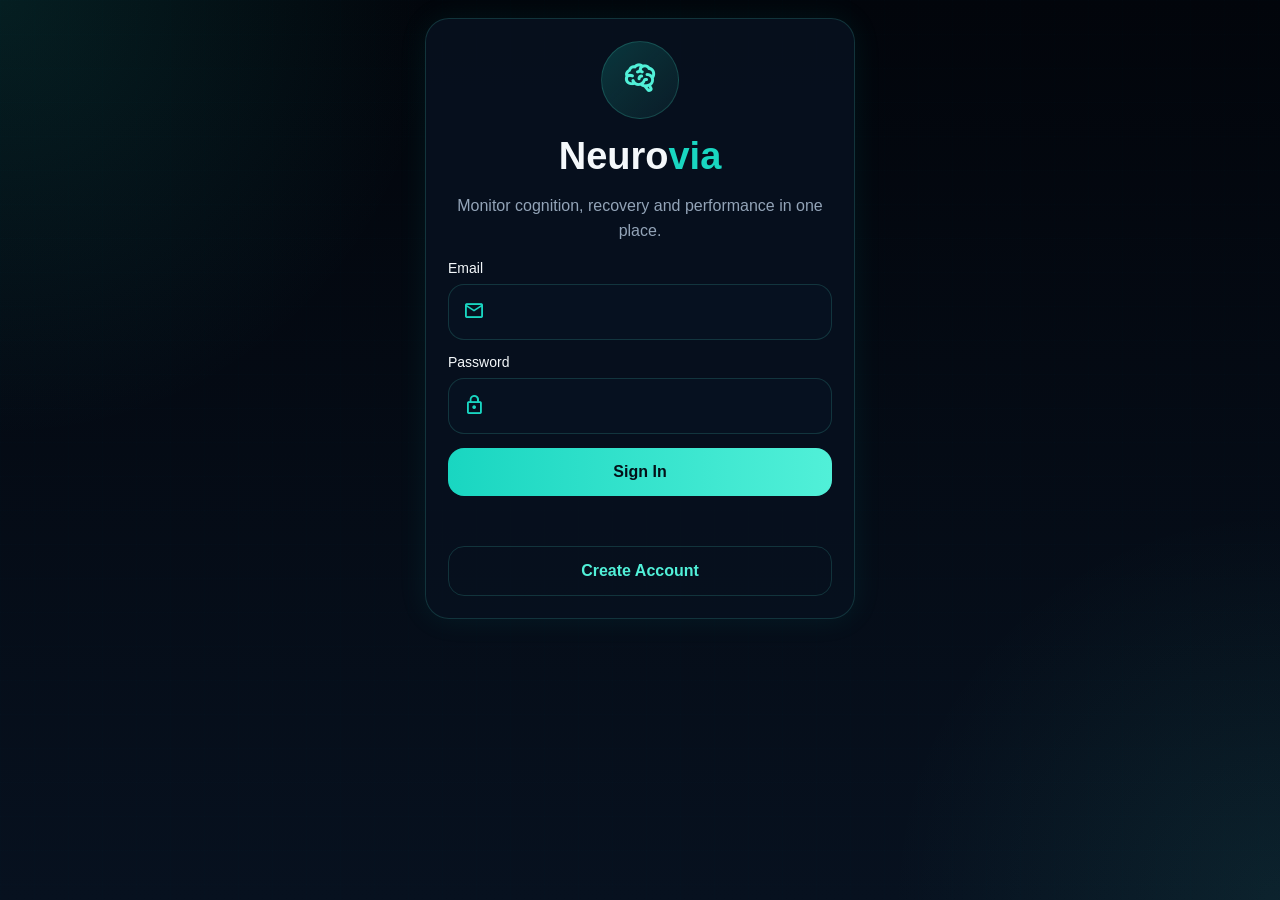
==== index.html @ 48e44f4d "first commit" ====
<!DOCTYPE html>
<html lang="en">
<head>
  <meta charset="UTF-8" />
  <meta name="viewport" content="width=device-width, initial-scale=1.0" />
  <title>Neurovia</title>
  <link rel="stylesheet" href="css/materialdesignicons.min.css" />
  <link rel="stylesheet" href="css/personalizado.css" />
</head>
<body>
  <div class="grid-overlay"></div>
  <div class="screen-container">
    <div class="hero-card" style="max-width:430px;margin:auto;">
      <div class="logo-circle"><i class="mdi mdi-brain"></i></div>
      <h1 class="brand-title">Neuro<span>via</span></h1>
      <p class="brand-subtitle">Monitor cognition, recovery and performance in one place.</p>

      <form id="loginForm">
        <div class="input-row">
          <label>Email</label>
          <div class="input-box">
            <i class="mdi mdi-email-outline"></i>
            <input id="email" type="email" />
          </div>
        </div>

        <div class="input-row">
          <label>Password</label>
          <div class="input-box">
            <i class="mdi mdi-lock-outline"></i>
            <input id="password" type="password" />
          </div>
        </div>

        <button class="primary-btn" type="submit">Sign In</button>
        <p id="loginMessage" class="message-text"></p>
      </form>

      <div style="margin-top:18px;text-align:center;">
        <button id="createAccountBtn" class="secondary-btn" type="button">Create Account</button>
      </div>
    </div>
  </div>

  <script src="js/storage.js"></script>
  <script src="js/app-login.js"></script>
</body>
</html>
---- css/personalizado.css ----
:root {
  --bg-main: #030712;
  --bg-secondary: #07111f;
  --card-bg: rgba(7, 17, 31, 0.92);
  --text-main: #f4f8fb;
  --text-soft: #93a4b8;
  --accent: #19d6c1;
  --accent-2: #51f0d8;
  --line: rgba(85, 242, 215, 0.16);
  --danger: #ff7b7b;
  --good: #34d399;
  --warn: #fbbf24;
  --bad: #fb7185;
}

* { box-sizing: border-box; }

html, body {
  margin: 0;
  padding: 0;
  min-height: 100%;
  font-family: Arial, Helvetica, sans-serif;
  background:
    radial-gradient(circle at top left, rgba(28, 213, 194, 0.12), transparent 28%),
    radial-gradient(circle at bottom right, rgba(71, 242, 215, 0.08), transparent 25%),
    linear-gradient(180deg, #02050b 0%, #07111f 100%);
  color: var(--text-main);
}

.screen-container {
  min-height: 100vh;
  padding: 18px 18px 96px;
  position: relative;
  overflow-x: hidden;
}

.grid-overlay {
  position: fixed;
  inset: 0;
  background-image:
    linear-gradient(rgba(35,82,108,0.12) 1px, transparent 1px),
    linear-gradient(90deg, rgba(35,82,108,0.12) 1px, transparent 1px);
  background-size: 34px 34px;
  opacity: 0.22;
  pointer-events: none;
  z-index: 0;
}

.hero-card, .card {
  position: relative;
  z-index: 1;
  background: var(--card-bg);
  border: 1px solid var(--line);
  border-radius: 24px;
  box-shadow: 0 0 30px rgba(25,214,193,0.08);
}

.hero-card {
  padding: 22px;
  margin-bottom: 18px;
}

.card {
  padding: 18px;
  margin-bottom: 16px;
}

.logo-circle {
  width: 78px;
  height: 78px;
  border-radius: 50%;
  display: flex;
  align-items: center;
  justify-content: center;
  background: linear-gradient(135deg, rgba(25,214,193,0.2), rgba(81,240,216,0.06));
  border: 1px solid rgba(81,240,216,0.18);
  margin: 0 auto 16px;
}

.logo-circle i {
  font-size: 36px;
  color: var(--accent-2);
}

.brand-title {
  font-size: 38px;
  margin: 0;
  font-weight: 800;
  text-align: center;
}

.brand-title span {
  color: var(--accent);
}

.brand-subtitle {
  color: var(--text-soft);
  line-height: 1.55;
  text-align: center;
}

.input-row {
  margin-bottom: 14px;
}

.input-row label {
  display: block;
  margin-bottom: 8px;
  font-size: 14px;
}

.input-box {
  display: flex;
  align-items: center;
  gap: 10px;
  min-height: 56px;
  padding: 0 14px;
  border-radius: 16px;
  border: 1px solid var(--line);
  background: rgba(8,18,34,0.85);
}

.input-box i {
  color: var(--accent);
  font-size: 22px;
}

.input-box input,
.input-box select,
.input-box textarea {
  flex: 1;
  background: transparent;
  color: var(--text-main);
  border: none;
  outline: none;
  font-size: 15px;
}

.primary-btn, .secondary-btn, .ghost-btn {
  width: 100%;
  border: none;
  border-radius: 16px;
  padding: 15px 16px;
  font-size: 16px;
  font-weight: 700;
  cursor: pointer;
}

.primary-btn {
  background: linear-gradient(90deg, var(--accent), var(--accent-2));
  color: #041018;
}

.secondary-btn {
  background: transparent;
  border: 1px solid var(--line);
  color: var(--accent-2);
}

.ghost-btn {
  background: rgba(255,255,255,0.04);
  color: var(--text-main);
}

.message-text {
  min-height: 20px;
  margin-top: 12px;
  color: var(--accent-2);
  text-align: center;
}

.message-text.error {
  color: var(--danger);
}

.progress-dots {
  display: grid;
  grid-template-columns: repeat(18, 1fr);
  gap: 4px;
  margin-bottom: 16px;
}

.progress-dot {
  height: 8px;
  border-radius: 999px;
  background: rgba(255,255,255,0.12);
}

.progress-dot.active {
  background: linear-gradient(90deg, var(--accent), var(--accent-2));
  box-shadow: 0 0 10px rgba(81,240,216,0.35);
}

.question-title {
  font-size: 25px;
  line-height: 1.35;
  text-align: center;
  margin-top: 0;
}

.question-subtitle, .muted {
  color: var(--text-soft);
}

.options-list {
  display: grid;
  gap: 12px;
}

.option-btn {
  width: 100%;
  text-align: left;
  min-height: 56px;
  border-radius: 16px;
  border: 1px solid var(--line);
  background: rgba(8,18,34,0.85);
  color: var(--text-main);
  padding: 14px 16px;
  font-size: 15px;
  cursor: pointer;
}

.option-btn.selected {
  border-color: rgba(81,240,216,0.65);
  background: rgba(25,214,193,0.16);
}

.row {
  display: grid;
  gap: 12px;
}

.row.two {
  grid-template-columns: repeat(2, 1fr);
}

.metric-card {
  padding: 16px;
  border-radius: 18px;
  background: rgba(255,255,255,0.04);
  border: 1px solid rgba(255,255,255,0.06);
}

.metric-label {
  font-size: 13px;
  color: var(--text-soft);
  text-transform: uppercase;
  letter-spacing: 1px;
}

.metric-value {
  font-size: 34px;
  margin-top: 8px;
  font-weight: 800;
}

.score-good { color: var(--good); }
.score-stable { color: var(--warn); }
.score-bad { color: var(--bad); }

.bar-wrap {
  margin-top: 10px;
}

.bar-label {
  display: flex;
  justify-content: space-between;
  font-size: 14px;
  margin-bottom: 6px;
}

.bar-bg {
  height: 10px;
  border-radius: 999px;
  background: rgba(255,255,255,0.08);
  overflow: hidden;
}

.bar-fill {
  height: 100%;
  border-radius: 999px;
  background: linear-gradient(90deg, var(--accent), var(--accent-2));
}

.compare-box {
  margin-top: 14px;
  padding: 14px;
  border-radius: 16px;
  background: rgba(255,255,255,0.03);
}

.tabbar {
  position: fixed;
  left: 0;
  right: 0;
  bottom: 0;
  display: grid;
  grid-template-columns: repeat(4, 1fr);
  gap: 8px;
  padding: 10px 10px calc(10px + env(safe-area-inset-bottom));
  background: rgba(9,14,24,0.96);
  border-top: 1px solid rgba(255,255,255,0.08);
  backdrop-filter: blur(8px);
  z-index: 10;
}

.tab-btn {
  border: none;
  background: transparent;
  color: var(--text-soft);
  padding: 10px 6px;
  border-radius: 14px;
  font-size: 12px;
  cursor: pointer;
}

.tab-btn i {
  display: block;
  font-size: 22px;
  margin-bottom: 4px;
}

.tab-btn.active {
  color: var(--accent-2);
  background: rgba(25,214,193,0.08);
}

.hidden {
  display: none !important;
}

.section-title {
  font-size: 28px;
  margin: 0 0 8px;
}

.section-subtitle {
  margin: 0 0 18px;
  color: var(--text-soft);
}

.recommendation-card {
  padding: 18px;
  border-radius: 20px;
  background: rgba(255,255,255,0.04);
  border: 1px solid var(--line);
  margin-bottom: 14px;
}

.recommendation-card h3 {
  margin-top: 0;
}

.profile-grid {
  display: grid;
  gap: 12px;
}

.profile-item {
  padding: 14px;
  border-radius: 16px;
  background: rgba(255,255,255,0.04);
}

.date-edit-row {
  display: grid;
  gap: 12px;
  margin: 14px 0;
}

@media (min-width: 768px) {
  .screen-container {
    max-width: 960px;
    margin: 0 auto;
  }

  .row.two {
    grid-template-columns: repeat(4, 1fr);
  }
}
.legend-row {
  display: flex;
  gap: 18px;
  flex-wrap: wrap;
  margin: 12px 0 4px;
}

.legend-item {
  display: flex;
  align-items: center;
  gap: 8px;
  color: var(--text-soft);
  font-size: 14px;
}

.legend-color {
  width: 14px;
  height: 14px;
  border-radius: 4px;
}

.legend-blue {
  background: #4da3ff;
}

.legend-green {
  background: #57f0c8;
}

.locked-field {
  opacity: 0.68;
  pointer-events: none;
}

.hidden-btn {
  display: none;
}

.mini-btn {
  border: 1px solid var(--line);
  background: transparent;
  color: var(--accent-2);
  border-radius: 12px;
  padding: 10px 12px;
  font-size: 13px;
  cursor: pointer;
  width: auto;
}

.profile-actions {
  display: grid;
  gap: 10px;
  margin-top: 16px;
}

.info-table {
  display: grid;
  gap: 10px;
}

.info-row {
  padding: 14px;
  border-radius: 16px;
  background: rgba(255,255,255,0.04);
  border: 1px solid rgba(255,255,255,0.05);
}

.chart-box {
  margin-top: 16px;
  padding: 14px;
  border-radius: 18px;
  background: rgba(255,255,255,0.03);
  border: 1px solid rgba(255,255,255,0.05);
}

.subtle-divider {
  height: 1px;
  background: rgba(255,255,255,0.08);
  margin: 18px 0;
}
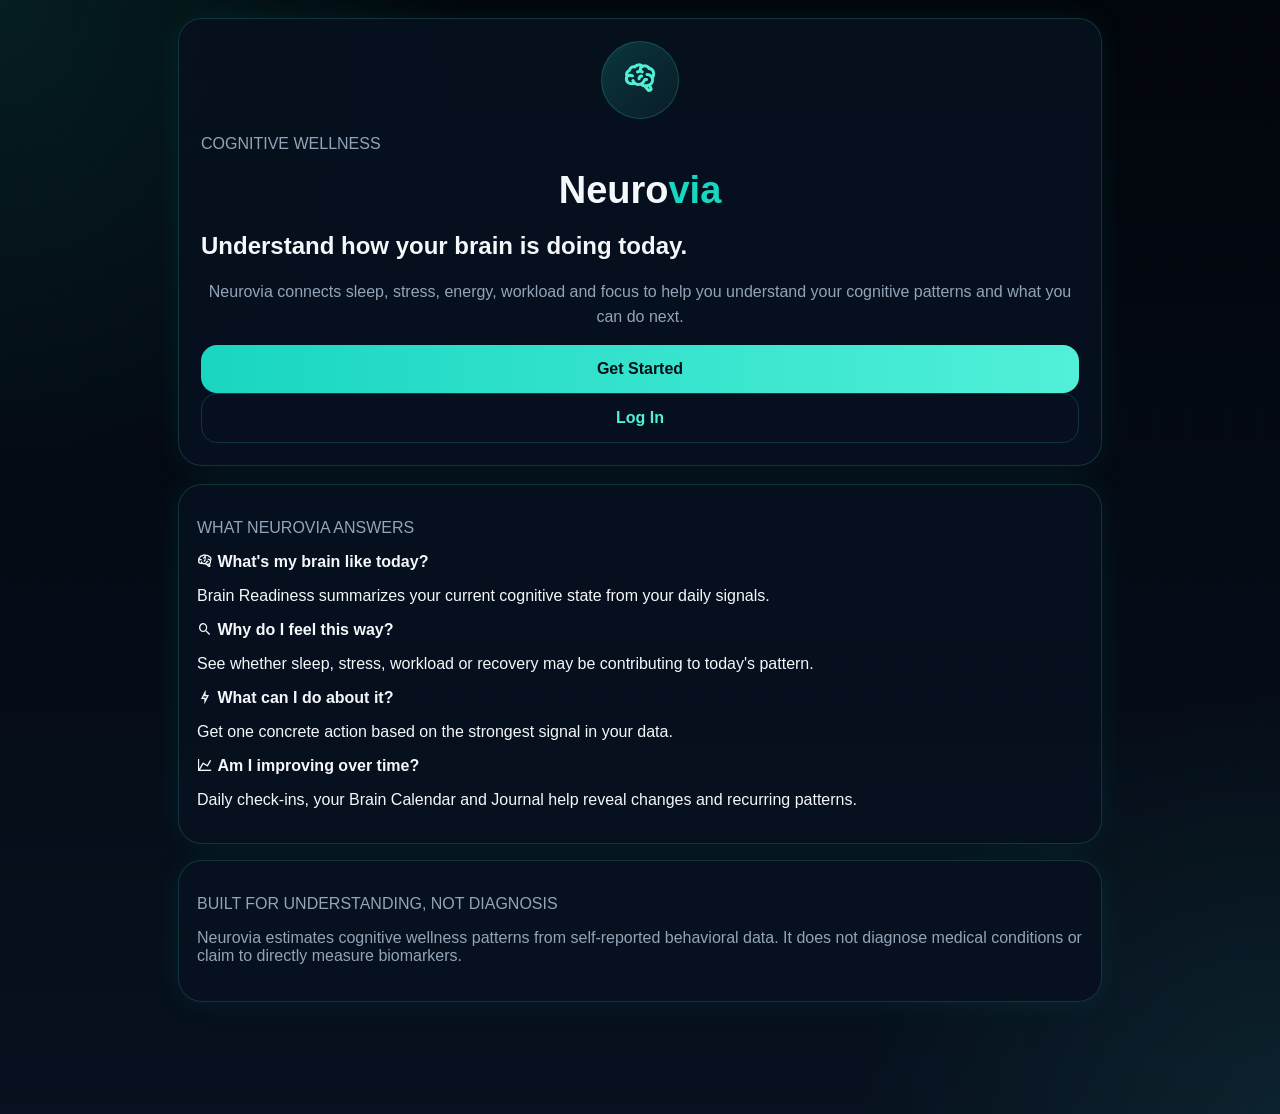
==== commit 5a26c5db: "Update index.html" ====
--- a/index.html
+++ b/index.html
@@ -1,48 +1,205 @@
 <!DOCTYPE html>
 <html lang="en">
+
 <head>
-  <meta charset="UTF-8" />
-  <meta name="viewport" content="width=device-width, initial-scale=1.0" />
+  <meta charset="UTF-8">
+
+  <meta
+    name="viewport"
+    content="width=device-width, initial-scale=1.0"
+  >
+
   <title>Neurovia</title>
-  <link rel="stylesheet" href="css/materialdesignicons.min.css" />
-  <link rel="stylesheet" href="css/personalizado.css" />
+
+  <link
+    rel="stylesheet"
+    href="css/materialdesignicons.min.css"
+  >
+
+  <link
+    rel="stylesheet"
+    href="css/personalizado.css"
+  >
 </head>
+
 <body>
+
   <div class="grid-overlay"></div>
-  <div class="screen-container">
-    <div class="hero-card" style="max-width:430px;margin:auto;">
-      <div class="logo-circle"><i class="mdi mdi-brain"></i></div>
-      <h1 class="brand-title">Neuro<span>via</span></h1>
-      <p class="brand-subtitle">Monitor cognition, recovery and performance in one place.</p>
-
-      <form id="loginForm">
-        <div class="input-row">
-          <label>Email</label>
-          <div class="input-box">
-            <i class="mdi mdi-email-outline"></i>
-            <input id="email" type="email" />
-          </div>
+
+  <main class="screen-container">
+
+    <div class="landing-shell">
+
+      <section class="hero-card landing-hero">
+
+        <div class="logo-circle">
+          <i class="mdi mdi-brain"></i>
         </div>
 
-        <div class="input-row">
-          <label>Password</label>
-          <div class="input-box">
-            <i class="mdi mdi-lock-outline"></i>
-            <input id="password" type="password" />
-          </div>
+        <p class="muted landing-label">
+          COGNITIVE WELLNESS
+        </p>
+
+        <h1 class="brand-title">
+          Neuro<span>via</span>
+        </h1>
+
+        <h2 class="landing-headline">
+          Understand how your brain is doing today.
+        </h2>
+
+        <p class="brand-subtitle">
+          Neurovia connects sleep, stress, energy,
+          workload and focus to help you understand
+          your cognitive patterns and what you can
+          do next.
+        </p>
+
+        <div class="landing-actions">
+
+          <button
+            id="getStartedBtn"
+            class="primary-btn"
+            type="button"
+          >
+            Get Started
+          </button>
+
+          <button
+            id="loginBtn"
+            class="secondary-btn"
+            type="button"
+          >
+            Log In
+          </button>
+
         </div>
 
-        <button class="primary-btn" type="submit">Sign In</button>
-        <p id="loginMessage" class="message-text"></p>
-      </form>
-
-      <div style="margin-top:18px;text-align:center;">
-        <button id="createAccountBtn" class="secondary-btn" type="button">Create Account</button>
-      </div>
+      </section>
+
+
+      <section class="card">
+
+        <p class="muted">
+          WHAT NEUROVIA ANSWERS
+        </p>
+
+        <div class="landing-question-grid">
+
+          <div class="landing-question">
+
+            <i class="mdi mdi-brain"></i>
+
+            <strong>
+              What's my brain like today?
+            </strong>
+
+            <p>
+              Brain Readiness summarizes your
+              current cognitive state from your
+              daily signals.
+            </p>
+
+          </div>
+
+
+          <div class="landing-question">
+
+            <i class="mdi mdi-magnify"></i>
+
+            <strong>
+              Why do I feel this way?
+            </strong>
+
+            <p>
+              See whether sleep, stress, workload
+              or recovery may be contributing to
+              today's pattern.
+            </p>
+
+          </div>
+
+
+          <div class="landing-question">
+
+            <i class="mdi mdi-lightning-bolt-outline"></i>
+
+            <strong>
+              What can I do about it?
+            </strong>
+
+            <p>
+              Get one concrete action based on
+              the strongest signal in your data.
+            </p>
+
+          </div>
+
+
+          <div class="landing-question">
+
+            <i class="mdi mdi-chart-line"></i>
+
+            <strong>
+              Am I improving over time?
+            </strong>
+
+            <p>
+              Daily check-ins, your Brain Calendar
+              and Journal help reveal changes and
+              recurring patterns.
+            </p>
+
+          </div>
+
+        </div>
+
+      </section>
+
+
+      <section class="card">
+
+        <p class="muted">
+          BUILT FOR UNDERSTANDING, NOT DIAGNOSIS
+        </p>
+
+        <p class="section-subtitle">
+          Neurovia estimates cognitive wellness
+          patterns from self-reported behavioral
+          data. It does not diagnose medical
+          conditions or claim to directly measure
+          biomarkers.
+        </p>
+
+      </section>
+
     </div>
-  </div>
-
-  <script src="js/storage.js"></script>
-  <script src="js/app-login.js"></script>
+
+  </main>
+
+
+  <script>
+
+    document
+      .getElementById("getStartedBtn")
+      .addEventListener("click", function () {
+
+        window.location.href =
+          "create-account.html";
+
+      });
+
+
+    document
+      .getElementById("loginBtn")
+      .addEventListener("click", function () {
+
+        window.location.href =
+          "login.html";
+
+      });
+
+  </script>
+
 </body>
 </html>
--- a/css/personalizado.css
+++ b/css/personalizado.css
@@ -457,4 +457,278 @@
   height: 1px;
   background: rgba(255,255,255,0.08);
   margin: 18px 0;
+}
+/* =========================
+   NEW NEUROVIA EXPERIENCE
+   ========================= */
+
+.brain-readiness-number {
+  font-size: 76px;
+  line-height: 1;
+  font-weight: 900;
+  letter-spacing: -4px;
+  margin: 18px 0 10px;
+  background:
+    linear-gradient(
+      135deg,
+      #ffffff,
+      var(--accent-2)
+    );
+  -webkit-background-clip: text;
+  -webkit-text-fill-color: transparent;
+}
+
+.signal-grid {
+  display: grid;
+  grid-template-columns:
+    repeat(2, 1fr);
+  gap: 10px;
+}
+
+.signal-grid > div {
+  padding: 14px;
+  border-radius: 16px;
+  background:
+    rgba(255,255,255,0.04);
+  border:
+    1px solid
+    rgba(255,255,255,0.06);
+}
+
+.signal-grid span {
+  display: block;
+  color: var(--text-soft);
+  font-size: 12px;
+  text-transform: uppercase;
+  letter-spacing: 0.8px;
+  margin-bottom: 7px;
+}
+
+.signal-grid strong {
+  font-size: 20px;
+}
+
+.recovery-action {
+  margin-top: 14px;
+  padding: 16px;
+  border-radius: 16px;
+  background:
+    rgba(25,214,193,0.08);
+  border:
+    1px solid
+    rgba(81,240,216,0.16);
+  line-height: 1.55;
+}
+
+
+/* Brain Calendar */
+
+.brain-calendar-list {
+  display: grid;
+  gap: 12px;
+}
+
+.calendar-day-card {
+  padding: 16px;
+  border-radius: 18px;
+  background:
+    rgba(255,255,255,0.035);
+  border:
+    1px solid
+    rgba(255,255,255,0.07);
+}
+
+.calendar-day-top {
+  display: flex;
+  align-items: center;
+  justify-content: space-between;
+  gap: 12px;
+  margin-bottom: 12px;
+}
+
+.risk-pill {
+  padding: 6px 10px;
+  border-radius: 999px;
+  font-size: 11px;
+  font-weight: 800;
+  text-transform: uppercase;
+  letter-spacing: 0.8px;
+}
+
+.risk-low {
+  border-color:
+    rgba(52,211,153,0.22);
+}
+
+.risk-low .risk-pill {
+  color: #34d399;
+  background:
+    rgba(52,211,153,0.10);
+}
+
+.risk-moderate {
+  border-color:
+    rgba(251,191,36,0.30);
+}
+
+.risk-moderate .risk-pill {
+  color: #fbbf24;
+  background:
+    rgba(251,191,36,0.10);
+}
+
+.risk-high {
+  border-color:
+    rgba(251,113,133,0.35);
+  box-shadow:
+    0 0 25px
+    rgba(251,113,133,0.06);
+}
+
+.risk-high .risk-pill {
+  color: #fb7185;
+  background:
+    rgba(251,113,133,0.12);
+}
+
+.calendar-event {
+  display: flex;
+  justify-content: space-between;
+  align-items: center;
+  gap: 12px;
+  padding: 11px 0;
+  border-top:
+    1px solid
+    rgba(255,255,255,0.05);
+}
+
+.delete-event-btn,
+.delete-journal-btn {
+  width: 34px;
+  height: 34px;
+  flex: 0 0 34px;
+  border: none;
+  border-radius: 50%;
+  background:
+    rgba(251,113,133,0.10);
+  color: #fb7185;
+  font-size: 20px;
+  cursor: pointer;
+}
+
+.calendar-warning {
+  margin-top: 12px;
+  padding: 12px;
+  border-radius: 14px;
+  background:
+    rgba(251,191,36,0.06);
+  color: var(--text-soft);
+  line-height: 1.5;
+  font-size: 14px;
+}
+
+
+/* Brain Journal */
+
+.journal-tags {
+  display: flex;
+  flex-wrap: wrap;
+  gap: 8px;
+}
+
+.journal-tag input {
+  display: none;
+}
+
+.journal-tag span {
+  display: block;
+  padding: 9px 12px;
+  border-radius: 999px;
+  border:
+    1px solid
+    var(--line);
+  color:
+    var(--text-soft);
+  font-size: 13px;
+  cursor: pointer;
+}
+
+.journal-tag input:checked + span {
+  color:
+    var(--accent-2);
+  background:
+    rgba(25,214,193,0.14);
+  border-color:
+    rgba(81,240,216,0.5);
+}
+
+.pattern-card {
+  padding: 15px;
+  margin-top: 10px;
+  border-radius: 16px;
+  background:
+    rgba(25,214,193,0.055);
+  border:
+    1px solid
+    rgba(81,240,216,0.12);
+}
+
+.pattern-card p {
+  margin-bottom: 0;
+  color: var(--text-soft);
+  line-height: 1.5;
+}
+
+.journal-entry {
+  padding: 15px 0;
+  border-bottom:
+    1px solid
+    rgba(255,255,255,0.07);
+}
+
+.journal-entry:last-child {
+  border-bottom: none;
+}
+
+.journal-entry-top {
+  display: flex;
+  align-items: center;
+  justify-content: space-between;
+}
+
+.journal-entry p {
+  color: var(--text-soft);
+  line-height: 1.5;
+}
+
+.journal-tag-row {
+  display: flex;
+  flex-wrap: wrap;
+  gap: 6px;
+}
+
+.journal-tag-row span {
+  padding: 6px 9px;
+  border-radius: 999px;
+  font-size: 11px;
+  background:
+    rgba(81,240,216,0.08);
+  color:
+    var(--accent-2);
+}
+
+
+/* Desktop */
+
+@media (min-width: 768px) {
+
+  .signal-grid {
+    grid-template-columns:
+      repeat(5, 1fr);
+  }
+
+  .brain-readiness-number {
+    font-size: 92px;
+  }
+
 }
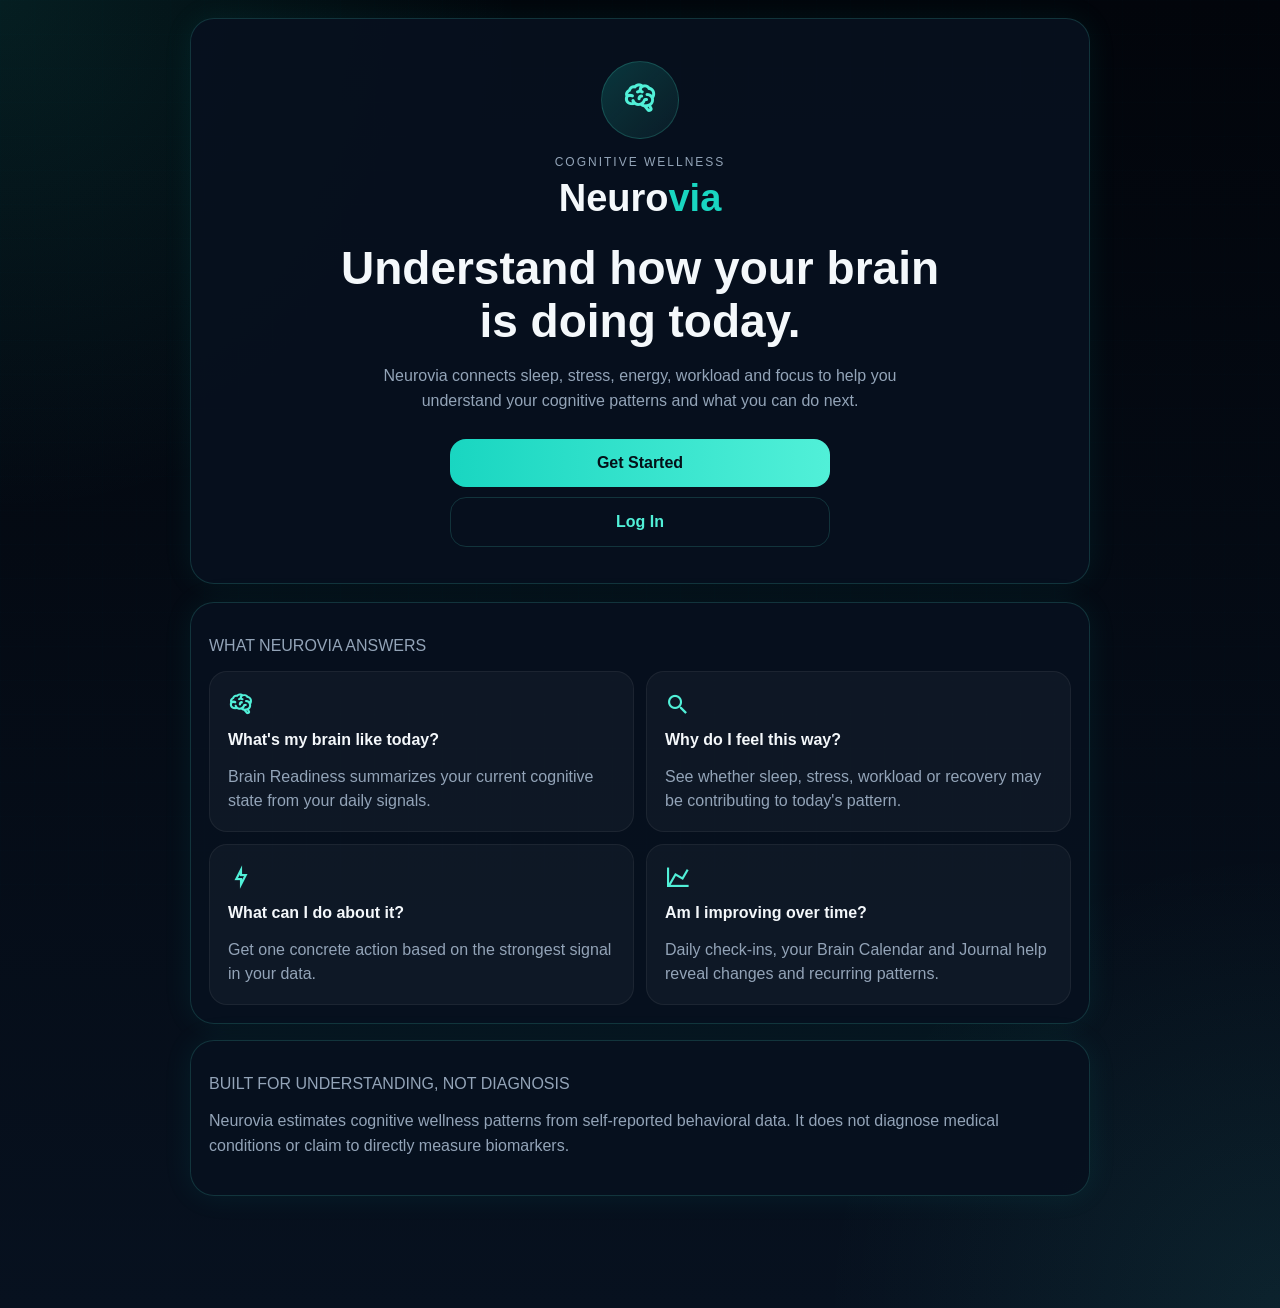
==== commit 01cfaa4d: "Update index.html" ====
--- a/index.html
+++ b/index.html
@@ -202,4 +202,5 @@
   </script>
 
 </body>
-</html>+</html>
+<!-- redeploy -->
--- a/css/personalizado.css
+++ b/css/personalizado.css
@@ -13,18 +13,42 @@
   --bad: #fb7185;
 }
 
-* { box-sizing: border-box; }
-
-html, body {
+* {
+  box-sizing: border-box;
+}
+
+html,
+body {
   margin: 0;
   padding: 0;
   min-height: 100%;
   font-family: Arial, Helvetica, sans-serif;
-  background:
-    radial-gradient(circle at top left, rgba(28, 213, 194, 0.12), transparent 28%),
-    radial-gradient(circle at bottom right, rgba(71, 242, 215, 0.08), transparent 25%),
-    linear-gradient(180deg, #02050b 0%, #07111f 100%);
+
+  background:
+    radial-gradient(
+      circle at top left,
+      rgba(28, 213, 194, 0.12),
+      transparent 28%
+    ),
+    radial-gradient(
+      circle at bottom right,
+      rgba(71, 242, 215, 0.08),
+      transparent 25%
+    ),
+    linear-gradient(
+      180deg,
+      #02050b 0%,
+      #07111f 100%
+    );
+
   color: var(--text-main);
+}
+
+button,
+input,
+select,
+textarea {
+  font-family: inherit;
 }
 
 .screen-container {
@@ -37,22 +61,40 @@
 .grid-overlay {
   position: fixed;
   inset: 0;
+
   background-image:
-    linear-gradient(rgba(35,82,108,0.12) 1px, transparent 1px),
-    linear-gradient(90deg, rgba(35,82,108,0.12) 1px, transparent 1px);
+    linear-gradient(
+      rgba(35,82,108,0.12) 1px,
+      transparent 1px
+    ),
+    linear-gradient(
+      90deg,
+      rgba(35,82,108,0.12) 1px,
+      transparent 1px
+    );
+
   background-size: 34px 34px;
   opacity: 0.22;
   pointer-events: none;
   z-index: 0;
 }
 
-.hero-card, .card {
+.hero-card,
+.card {
   position: relative;
   z-index: 1;
+
   background: var(--card-bg);
-  border: 1px solid var(--line);
+
+  border:
+    1px solid
+    var(--line);
+
   border-radius: 24px;
-  box-shadow: 0 0 30px rgba(25,214,193,0.08);
+
+  box-shadow:
+    0 0 30px
+    rgba(25,214,193,0.08);
 }
 
 .hero-card {
@@ -69,12 +111,24 @@
   width: 78px;
   height: 78px;
   border-radius: 50%;
+
   display: flex;
   align-items: center;
   justify-content: center;
-  background: linear-gradient(135deg, rgba(25,214,193,0.2), rgba(81,240,216,0.06));
-  border: 1px solid rgba(81,240,216,0.18);
-  margin: 0 auto 16px;
+
+  background:
+    linear-gradient(
+      135deg,
+      rgba(25,214,193,0.2),
+      rgba(81,240,216,0.06)
+    );
+
+  border:
+    1px solid
+    rgba(81,240,216,0.18);
+
+  margin:
+    0 auto 16px;
 }
 
 .logo-circle i {
@@ -113,11 +167,18 @@
   display: flex;
   align-items: center;
   gap: 10px;
+
   min-height: 56px;
   padding: 0 14px;
+
   border-radius: 16px;
-  border: 1px solid var(--line);
-  background: rgba(8,18,34,0.85);
+
+  border:
+    1px solid
+    var(--line);
+
+  background:
+    rgba(8,18,34,0.85);
 }
 
 .input-box i {
@@ -129,43 +190,76 @@
 .input-box select,
 .input-box textarea {
   flex: 1;
+  width: 100%;
+
   background: transparent;
   color: var(--text-main);
+
   border: none;
   outline: none;
+
   font-size: 15px;
 }
 
-.primary-btn, .secondary-btn, .ghost-btn {
+.input-box textarea {
+  resize: vertical;
+  padding: 14px 0;
+}
+
+.input-box select option {
+  background: #07111f;
+  color: var(--text-main);
+}
+
+.primary-btn,
+.secondary-btn,
+.ghost-btn {
   width: 100%;
   border: none;
   border-radius: 16px;
+
   padding: 15px 16px;
+
   font-size: 16px;
   font-weight: 700;
+
   cursor: pointer;
 }
 
 .primary-btn {
-  background: linear-gradient(90deg, var(--accent), var(--accent-2));
+  background:
+    linear-gradient(
+      90deg,
+      var(--accent),
+      var(--accent-2)
+    );
+
   color: #041018;
 }
 
 .secondary-btn {
   background: transparent;
-  border: 1px solid var(--line);
+
+  border:
+    1px solid
+    var(--line);
+
   color: var(--accent-2);
 }
 
 .ghost-btn {
-  background: rgba(255,255,255,0.04);
+  background:
+    rgba(255,255,255,0.04);
+
   color: var(--text-main);
 }
 
 .message-text {
   min-height: 20px;
   margin-top: 12px;
+
   color: var(--accent-2);
+
   text-align: center;
 }
 
@@ -175,30 +269,47 @@
 
 .progress-dots {
   display: grid;
-  grid-template-columns: repeat(18, 1fr);
+
+  grid-template-columns:
+    repeat(18, 1fr);
+
   gap: 4px;
+
   margin-bottom: 16px;
 }
 
 .progress-dot {
   height: 8px;
   border-radius: 999px;
-  background: rgba(255,255,255,0.12);
+
+  background:
+    rgba(255,255,255,0.12);
 }
 
 .progress-dot.active {
-  background: linear-gradient(90deg, var(--accent), var(--accent-2));
-  box-shadow: 0 0 10px rgba(81,240,216,0.35);
+  background:
+    linear-gradient(
+      90deg,
+      var(--accent),
+      var(--accent-2)
+    );
+
+  box-shadow:
+    0 0 10px
+    rgba(81,240,216,0.35);
 }
 
 .question-title {
   font-size: 25px;
   line-height: 1.35;
+
   text-align: center;
+
   margin-top: 0;
 }
 
-.question-subtitle, .muted {
+.question-subtitle,
+.muted {
   color: var(--text-soft);
 }
 
@@ -210,19 +321,33 @@
 .option-btn {
   width: 100%;
   text-align: left;
+
   min-height: 56px;
+
   border-radius: 16px;
-  border: 1px solid var(--line);
-  background: rgba(8,18,34,0.85);
+
+  border:
+    1px solid
+    var(--line);
+
+  background:
+    rgba(8,18,34,0.85);
+
   color: var(--text-main);
+
   padding: 14px 16px;
+
   font-size: 15px;
+
   cursor: pointer;
 }
 
 .option-btn.selected {
-  border-color: rgba(81,240,216,0.65);
-  background: rgba(25,214,193,0.16);
+  border-color:
+    rgba(81,240,216,0.65);
+
+  background:
+    rgba(25,214,193,0.16);
 }
 
 .row {
@@ -231,19 +356,27 @@
 }
 
 .row.two {
-  grid-template-columns: repeat(2, 1fr);
+  grid-template-columns:
+    repeat(2, 1fr);
 }
 
 .metric-card {
   padding: 16px;
+
   border-radius: 18px;
-  background: rgba(255,255,255,0.04);
-  border: 1px solid rgba(255,255,255,0.06);
+
+  background:
+    rgba(255,255,255,0.04);
+
+  border:
+    1px solid
+    rgba(255,255,255,0.06);
 }
 
 .metric-label {
   font-size: 13px;
   color: var(--text-soft);
+
   text-transform: uppercase;
   letter-spacing: 1px;
 }
@@ -254,9 +387,17 @@
   font-weight: 800;
 }
 
-.score-good { color: var(--good); }
-.score-stable { color: var(--warn); }
-.score-bad { color: var(--bad); }
+.score-good {
+  color: var(--good);
+}
+
+.score-stable {
+  color: var(--warn);
+}
+
+.score-bad {
+  color: var(--bad);
+}
 
 .bar-wrap {
   margin-top: 10px;
@@ -265,64 +406,114 @@
 .bar-label {
   display: flex;
   justify-content: space-between;
+
   font-size: 14px;
+
   margin-bottom: 6px;
 }
 
 .bar-bg {
   height: 10px;
+
   border-radius: 999px;
-  background: rgba(255,255,255,0.08);
+
+  background:
+    rgba(255,255,255,0.08);
+
   overflow: hidden;
 }
 
 .bar-fill {
   height: 100%;
+
   border-radius: 999px;
-  background: linear-gradient(90deg, var(--accent), var(--accent-2));
+
+  background:
+    linear-gradient(
+      90deg,
+      var(--accent),
+      var(--accent-2)
+    );
 }
 
 .compare-box {
   margin-top: 14px;
   padding: 14px;
+
   border-radius: 16px;
-  background: rgba(255,255,255,0.03);
+
+  background:
+    rgba(255,255,255,0.03);
 }
 
 .tabbar {
   position: fixed;
+
   left: 0;
   right: 0;
   bottom: 0;
+
   display: grid;
-  grid-template-columns: repeat(4, 1fr);
+
+  grid-template-columns:
+    repeat(4, 1fr);
+
   gap: 8px;
-  padding: 10px 10px calc(10px + env(safe-area-inset-bottom));
-  background: rgba(9,14,24,0.96);
-  border-top: 1px solid rgba(255,255,255,0.08);
-  backdrop-filter: blur(8px);
+
+  padding:
+    10px
+    10px
+    calc(
+      10px +
+      env(safe-area-inset-bottom)
+    );
+
+  background:
+    rgba(9,14,24,0.96);
+
+  border-top:
+    1px solid
+    rgba(255,255,255,0.08);
+
+  backdrop-filter:
+    blur(8px);
+
   z-index: 10;
 }
 
 .tab-btn {
   border: none;
-  background: transparent;
-  color: var(--text-soft);
-  padding: 10px 6px;
+
+  background:
+    transparent;
+
+  color:
+    var(--text-soft);
+
+  padding:
+    10px 6px;
+
   border-radius: 14px;
+
   font-size: 12px;
+
   cursor: pointer;
 }
 
 .tab-btn i {
   display: block;
+
   font-size: 22px;
+
   margin-bottom: 4px;
 }
 
 .tab-btn.active {
-  color: var(--accent-2);
-  background: rgba(25,214,193,0.08);
+  color:
+    var(--accent-2);
+
+  background:
+    rgba(25,214,193,0.08);
 }
 
 .hidden {
@@ -331,19 +522,33 @@
 
 .section-title {
   font-size: 28px;
-  margin: 0 0 8px;
+
+  margin:
+    0 0 8px;
 }
 
 .section-subtitle {
-  margin: 0 0 18px;
-  color: var(--text-soft);
+  margin:
+    0 0 18px;
+
+  color:
+    var(--text-soft);
+
+  line-height: 1.55;
 }
 
 .recommendation-card {
   padding: 18px;
+
   border-radius: 20px;
-  background: rgba(255,255,255,0.04);
-  border: 1px solid var(--line);
+
+  background:
+    rgba(255,255,255,0.04);
+
+  border:
+    1px solid
+    var(--line);
+
   margin-bottom: 14px;
 }
 
@@ -358,44 +563,45 @@
 
 .profile-item {
   padding: 14px;
+
   border-radius: 16px;
-  background: rgba(255,255,255,0.04);
+
+  background:
+    rgba(255,255,255,0.04);
 }
 
 .date-edit-row {
   display: grid;
   gap: 12px;
-  margin: 14px 0;
-}
-
-@media (min-width: 768px) {
-  .screen-container {
-    max-width: 960px;
-    margin: 0 auto;
-  }
-
-  .row.two {
-    grid-template-columns: repeat(4, 1fr);
-  }
-}
+
+  margin:
+    14px 0;
+}
+
 .legend-row {
   display: flex;
   gap: 18px;
   flex-wrap: wrap;
-  margin: 12px 0 4px;
+
+  margin:
+    12px 0 4px;
 }
 
 .legend-item {
   display: flex;
   align-items: center;
   gap: 8px;
-  color: var(--text-soft);
+
+  color:
+    var(--text-soft);
+
   font-size: 14px;
 }
 
 .legend-color {
   width: 14px;
   height: 14px;
+
   border-radius: 4px;
 }
 
@@ -417,19 +623,32 @@
 }
 
 .mini-btn {
-  border: 1px solid var(--line);
-  background: transparent;
-  color: var(--accent-2);
+  border:
+    1px solid
+    var(--line);
+
+  background:
+    transparent;
+
+  color:
+    var(--accent-2);
+
   border-radius: 12px;
-  padding: 10px 12px;
+
+  padding:
+    10px 12px;
+
   font-size: 13px;
+
   cursor: pointer;
+
   width: auto;
 }
 
 .profile-actions {
   display: grid;
   gap: 10px;
+
   margin-top: 16px;
 }
 
@@ -440,56 +659,89 @@
 
 .info-row {
   padding: 14px;
+
   border-radius: 16px;
-  background: rgba(255,255,255,0.04);
-  border: 1px solid rgba(255,255,255,0.05);
+
+  background:
+    rgba(255,255,255,0.04);
+
+  border:
+    1px solid
+    rgba(255,255,255,0.05);
 }
 
 .chart-box {
   margin-top: 16px;
+
   padding: 14px;
+
   border-radius: 18px;
-  background: rgba(255,255,255,0.03);
-  border: 1px solid rgba(255,255,255,0.05);
+
+  background:
+    rgba(255,255,255,0.03);
+
+  border:
+    1px solid
+    rgba(255,255,255,0.05);
 }
 
 .subtle-divider {
   height: 1px;
-  background: rgba(255,255,255,0.08);
-  margin: 18px 0;
-}
+
+  background:
+    rgba(255,255,255,0.08);
+
+  margin:
+    18px 0;
+}
+
+
 /* =========================
-   NEW NEUROVIA EXPERIENCE
+   DAILY DASHBOARD
    ========================= */
 
 .brain-readiness-number {
   font-size: 76px;
   line-height: 1;
+
   font-weight: 900;
+
   letter-spacing: -4px;
-  margin: 18px 0 10px;
+
+  margin:
+    18px 0 10px;
+
   background:
     linear-gradient(
       135deg,
       #ffffff,
       var(--accent-2)
     );
-  -webkit-background-clip: text;
-  -webkit-text-fill-color: transparent;
+
+  -webkit-background-clip:
+    text;
+
+  -webkit-text-fill-color:
+    transparent;
 }
 
 .signal-grid {
   display: grid;
+
   grid-template-columns:
     repeat(2, 1fr);
+
   gap: 10px;
 }
 
 .signal-grid > div {
   padding: 14px;
+
   border-radius: 16px;
+
   background:
     rgba(255,255,255,0.04);
+
   border:
     1px solid
     rgba(255,255,255,0.06);
@@ -497,11 +749,20 @@
 
 .signal-grid span {
   display: block;
-  color: var(--text-soft);
+
+  color:
+    var(--text-soft);
+
   font-size: 12px;
-  text-transform: uppercase;
-  letter-spacing: 0.8px;
-  margin-bottom: 7px;
+
+  text-transform:
+    uppercase;
+
+  letter-spacing:
+    0.8px;
+
+  margin-bottom:
+    7px;
 }
 
 .signal-grid strong {
@@ -510,18 +771,25 @@
 
 .recovery-action {
   margin-top: 14px;
+
   padding: 16px;
+
   border-radius: 16px;
+
   background:
     rgba(25,214,193,0.08);
+
   border:
     1px solid
     rgba(81,240,216,0.16);
+
   line-height: 1.55;
 }
 
 
-/* Brain Calendar */
+/* =========================
+   BRAIN CALENDAR
+   ========================= */
 
 .brain-calendar-list {
   display: grid;
@@ -530,9 +798,12 @@
 
 .calendar-day-card {
   padding: 16px;
+
   border-radius: 18px;
+
   background:
     rgba(255,255,255,0.035);
+
   border:
     1px solid
     rgba(255,255,255,0.07);
@@ -541,18 +812,29 @@
 .calendar-day-top {
   display: flex;
   align-items: center;
-  justify-content: space-between;
+  justify-content:
+    space-between;
+
   gap: 12px;
+
   margin-bottom: 12px;
 }
 
 .risk-pill {
-  padding: 6px 10px;
+  padding:
+    6px 10px;
+
   border-radius: 999px;
+
   font-size: 11px;
+
   font-weight: 800;
-  text-transform: uppercase;
-  letter-spacing: 0.8px;
+
+  text-transform:
+    uppercase;
+
+  letter-spacing:
+    0.8px;
 }
 
 .risk-low {
@@ -562,6 +844,7 @@
 
 .risk-low .risk-pill {
   color: #34d399;
+
   background:
     rgba(52,211,153,0.10);
 }
@@ -573,6 +856,7 @@
 
 .risk-moderate .risk-pill {
   color: #fbbf24;
+
   background:
     rgba(251,191,36,0.10);
 }
@@ -580,6 +864,7 @@
 .risk-high {
   border-color:
     rgba(251,113,133,0.35);
+
   box-shadow:
     0 0 25px
     rgba(251,113,133,0.06);
@@ -587,16 +872,24 @@
 
 .risk-high .risk-pill {
   color: #fb7185;
+
   background:
     rgba(251,113,133,0.12);
 }
 
 .calendar-event {
   display: flex;
-  justify-content: space-between;
+
+  justify-content:
+    space-between;
+
   align-items: center;
+
   gap: 12px;
-  padding: 11px 0;
+
+  padding:
+    11px 0;
+
   border-top:
     1px solid
     rgba(255,255,255,0.05);
@@ -606,33 +899,51 @@
 .delete-journal-btn {
   width: 34px;
   height: 34px;
-  flex: 0 0 34px;
+
+  flex:
+    0 0 34px;
+
   border: none;
+
   border-radius: 50%;
+
   background:
     rgba(251,113,133,0.10);
+
   color: #fb7185;
+
   font-size: 20px;
+
   cursor: pointer;
 }
 
 .calendar-warning {
   margin-top: 12px;
+
   padding: 12px;
+
   border-radius: 14px;
+
   background:
     rgba(251,191,36,0.06);
-  color: var(--text-soft);
+
+  color:
+    var(--text-soft);
+
   line-height: 1.5;
+
   font-size: 14px;
 }
 
 
-/* Brain Journal */
+/* =========================
+   BRAIN JOURNAL
+   ========================= */
 
 .journal-tags {
   display: flex;
   flex-wrap: wrap;
+
   gap: 8px;
 }
 
@@ -642,32 +953,46 @@
 
 .journal-tag span {
   display: block;
-  padding: 9px 12px;
-  border-radius: 999px;
+
+  padding:
+    9px 12px;
+
+  border-radius:
+    999px;
+
   border:
     1px solid
     var(--line);
+
   color:
     var(--text-soft);
+
   font-size: 13px;
+
   cursor: pointer;
 }
 
 .journal-tag input:checked + span {
   color:
     var(--accent-2);
+
   background:
     rgba(25,214,193,0.14);
+
   border-color:
     rgba(81,240,216,0.5);
 }
 
 .pattern-card {
   padding: 15px;
+
   margin-top: 10px;
+
   border-radius: 16px;
+
   background:
     rgba(25,214,193,0.055);
+
   border:
     1px solid
     rgba(81,240,216,0.12);
@@ -675,12 +1000,17 @@
 
 .pattern-card p {
   margin-bottom: 0;
-  color: var(--text-soft);
+
+  color:
+    var(--text-soft);
+
   line-height: 1.5;
 }
 
 .journal-entry {
-  padding: 15px 0;
+  padding:
+    15px 0;
+
   border-bottom:
     1px solid
     rgba(255,255,255,0.07);
@@ -692,35 +1022,161 @@
 
 .journal-entry-top {
   display: flex;
+
   align-items: center;
-  justify-content: space-between;
+
+  justify-content:
+    space-between;
 }
 
 .journal-entry p {
-  color: var(--text-soft);
+  color:
+    var(--text-soft);
+
   line-height: 1.5;
 }
 
 .journal-tag-row {
   display: flex;
   flex-wrap: wrap;
+
   gap: 6px;
 }
 
 .journal-tag-row span {
-  padding: 6px 9px;
-  border-radius: 999px;
+  padding:
+    6px 9px;
+
+  border-radius:
+    999px;
+
   font-size: 11px;
+
   background:
     rgba(81,240,216,0.08);
+
   color:
     var(--accent-2);
 }
 
 
-/* Desktop */
+/* =========================
+   PUBLIC LANDING PAGE
+   ========================= */
+
+.landing-shell {
+  max-width: 900px;
+
+  margin:
+    0 auto;
+}
+
+.landing-hero {
+  text-align: center;
+
+  padding-top: 42px;
+
+  padding-bottom: 36px;
+}
+
+.landing-label {
+  font-size: 12px;
+
+  letter-spacing: 2px;
+
+  margin-bottom: 8px;
+}
+
+.landing-headline {
+  max-width: 620px;
+
+  margin:
+    22px auto 12px;
+
+  font-size: 32px;
+
+  line-height: 1.15;
+}
+
+.landing-hero
+.brand-subtitle {
+  max-width: 590px;
+
+  margin-left: auto;
+
+  margin-right: auto;
+}
+
+.landing-actions {
+  display: grid;
+
+  gap: 10px;
+
+  max-width: 380px;
+
+  margin:
+    26px auto 0;
+}
+
+.landing-question-grid {
+  display: grid;
+
+  gap: 12px;
+}
+
+.landing-question {
+  padding: 18px;
+
+  border-radius: 18px;
+
+  background:
+    rgba(255,255,255,0.035);
+
+  border:
+    1px solid
+    rgba(255,255,255,0.06);
+}
+
+.landing-question i {
+  display: block;
+
+  color:
+    var(--accent-2);
+
+  font-size: 26px;
+
+  margin-bottom: 10px;
+}
+
+.landing-question strong {
+  font-size: 16px;
+}
+
+.landing-question p {
+  color:
+    var(--text-soft);
+
+  line-height: 1.5;
+
+  margin-bottom: 0;
+}
+
+
+/* =========================
+   RESPONSIVE
+   ========================= */
 
 @media (min-width: 768px) {
+
+  .screen-container {
+    max-width: 960px;
+    margin: 0 auto;
+  }
+
+  .row.two {
+    grid-template-columns:
+      repeat(4, 1fr);
+  }
 
   .signal-grid {
     grid-template-columns:
@@ -731,4 +1187,13 @@
     font-size: 92px;
   }
 
+  .landing-headline {
+    font-size: 46px;
+  }
+
+  .landing-question-grid {
+    grid-template-columns:
+      repeat(2, 1fr);
+  }
+
 }
